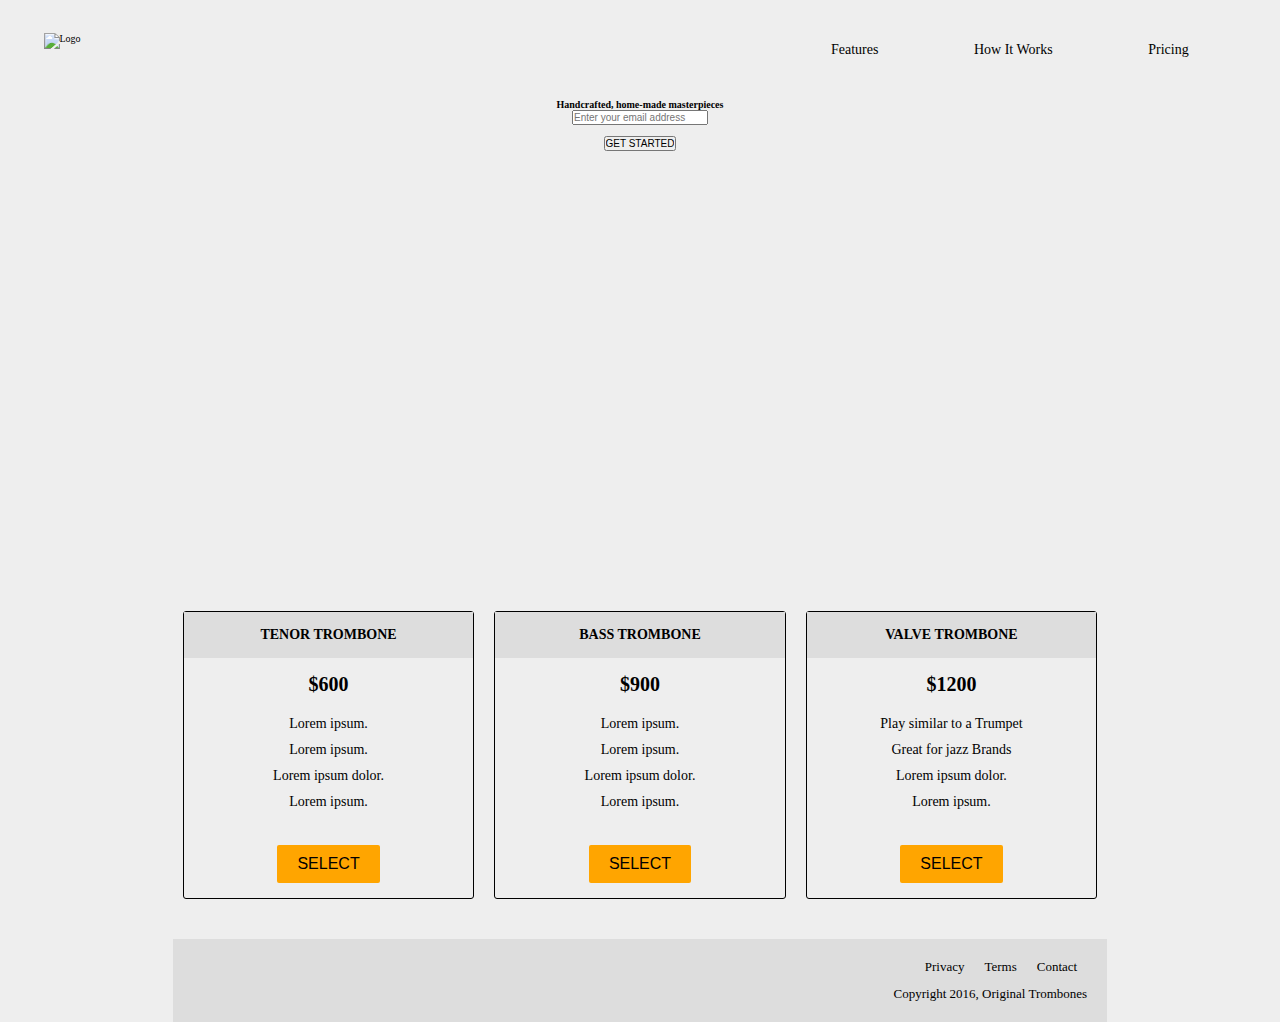
==== productLandingfPage/index.html @ 08aeadba "first commit" ====
<!DOCTYPE html>
<html lang="en">
<head>
    <meta charset="UTF-8">
    <title></title>
    <link rel="stylesheet" href="style.css">
</head>
<body>
   <header id="header">
       <img id="header-img" src="https://cdn.freecodecamp.org/testable-projects-fcc/images/product-landing-page-logo.png" alt="Logo">
	<nav id="nav-bar">
	    <ul>
	        <li><a class="nav-link" href="features">Features</a></li>
	        <li><a class="nav-link" href="how-it-works">How It Works</a></li>
	        <li><a class="nav-link" href="pricing">Pricing</a></li>
	    </ul>
	</nav>
   </header>
   <main>
       <form id="form" action="http://www.freecodecamp.com/email-submit">
	   <h1>Handcrafted, home-made masterpieces</h1>
	    <input id="email" type="email" placeholder="Enter your email address"><br><br>
	    <input id="submit" type="submit" value="GET STARTED">
       </form>

	<section id="features">

	</section>

	<section id="how-it-works">

	    <iframe id="video" height="300" src="https://www.youtube-nocookie.com/embed/y8Yv4pnO7qc?rel=0&controls=0&showinfo=0" frameborder="0"></iframe>

	</section>

	<section id="pricing">

	    <div class="products">
	        <h2>TENOR TROMBONE</h2>
		<strong> <p>$600</p> </strong> 
	        <ul>
	            <li>Lorem ipsum.</li>
	            <li>Lorem ipsum.</li>
	            <li>Lorem ipsum dolor.</li>
	            <li>Lorem ipsum.</li>
	        </ul>
	        <button class="btn">select</button>
	    </div>
	    <div class="products">
	        <h2>BASS TROMBONE</h2>
		<strong> <p>$900</p> </strong> 
	        <ul>
	            <li>Lorem ipsum.</li>
	            <li>Lorem ipsum.</li>
	            <li>Lorem ipsum dolor.</li>
	            <li>Lorem ipsum.</li>
	        </ul>
	        <button class="btn">select</button>
	    </div>
	    <div class="products">
	        <h2>VALVE TROMBONE</h2>
		<strong> <p>$1200</p> </strong> 
	        <ul>
	            <li>Play similar to a Trumpet</li>
	            <li>Great for jazz Brands</li>
	            <li>Lorem ipsum dolor.</li>
	            <li>Lorem ipsum.</li>
	        </ul>
	        <button class="btn">select</button>
	    </div>

	</section>

	<footer>
	    <ul>
	        <li>Privacy</li>
	        <li>Terms</li>
	        <li>Contact</li>
	    </ul>
	   <br>
	    <span>Copyright 2016, Original Trombones</span>
	</footer>

   </main>

</body>
</html> 

 


<!--

https://cdn.freecodecamp.org/testable-projects-fcc/images/product-landing-page-logo.png



-->
---- productLandingfPage/style.css ----
*{
    font-size: 10px;
    margin: 0;
    padding: 0;
    box-sizing: border-box;
}

body{
    background: #eee;
}

#header{
    display: flex;
    height: 11vh;
    align-items: center;
    justify-content: space-between;
    padding-left: 3.4vw;
    padding-right:3.4vw;

}

#header #header-img{
    height: 3.3rem;
}

#header #nav-bar{
    width: 38%;
}

#nav-bar ul{
    display:flex;
    align-items: center;
    justify-content: space-around;
}

li{
    list-style: none;
}

#nav-bar a{
    color:black;
    font-size: 1.4rem;
    text-decoration: none;
}

main{
    width: 73%;
    margin:auto;
}

#form {
    text-align: center;
    width:fit-content;
    margin:auto;

}

section{
    padding: 3rem 0;
}

#how-it-works{
    display: flex;
    justify-content: center;
}

#video{
    width:570px;
}

#pricing{
    display:flex;
}

.products{
    text-align: center;
    flex:1;
    border: 1px solid;
    border-radius: 3px;
    margin: 1rem;
    padding-bottom: 1.5rem;
}

.products h2{
    padding: 1.5rem 0;
    background: #ddd;
    font-size: 1.4rem;
}

.products li{
    font-size:1.4rem;
    padding: 0.5rem;
}



.products p{
    font-size: 2rem;
    padding: 1.5rem;
}


.products .btn{
    margin-top: 3rem;
    background: orange;
    border:0;
    border-radius: 2px;
    text-transform: uppercase;
    padding: 1rem 2rem;
    font-size:1.6rem;
}
		


footer{
    padding: 2rem;
    background: #ddd;
}

footer ul, span{
    display:flex;
    justify-content: flex-end;
    font-size:1.3rem;
}

footer li{
    font-size:1.3rem;
    margin:0 1rem;
}
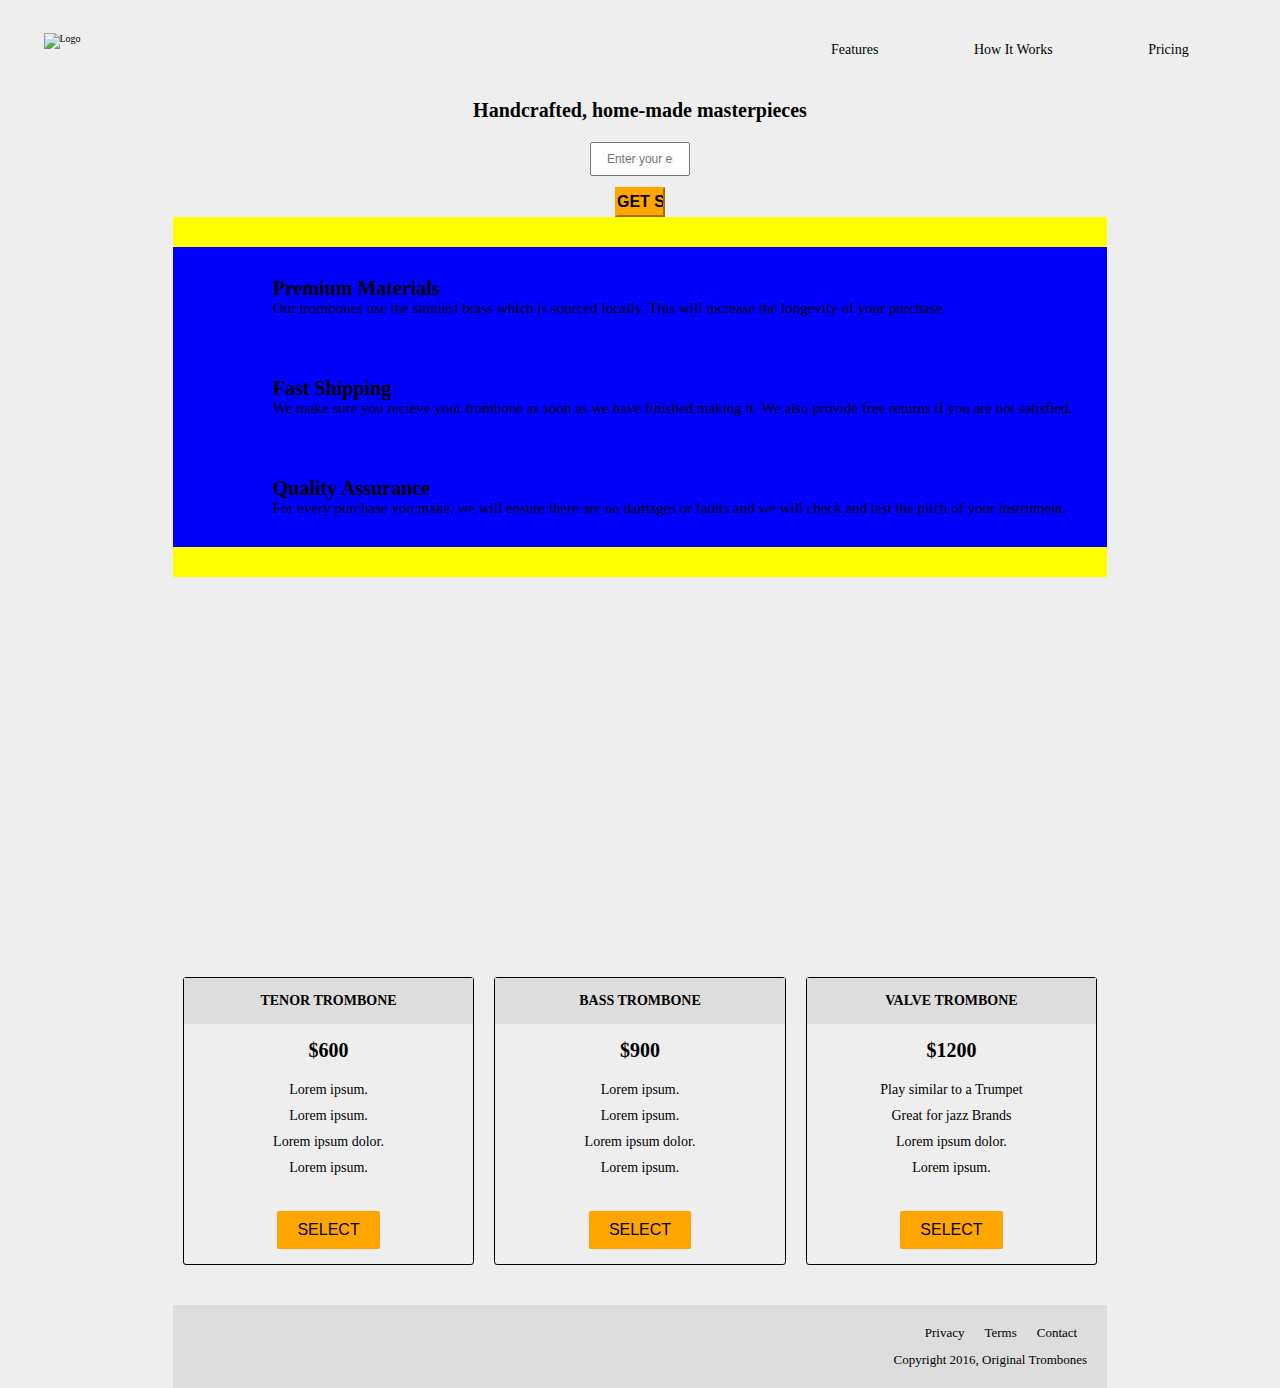
==== commit 9a67c7ed: "diseño del FORM y del la seccion feautres... casi listo :)" ====
--- a/productLandingfPage/index.html
+++ b/productLandingfPage/index.html
@@ -4,6 +4,7 @@
     <meta charset="UTF-8">
     <title></title>
     <link rel="stylesheet" href="style.css">
+		<link rel="stylesheet" href="https://use.fontawesome.com/releases/v5.8.1/css/all.css" integrity="sha384-50oBUHEmvpQ+1lW4y57PTFmhCaXp0ML5d60M1M7uH2+nqUivzIebhndOJK28anvf" crossorigin="anonymous">
 </head>
 <body>
    <header id="header">
@@ -24,6 +25,32 @@
        </form>
 
 	<section id="features">
+
+		<div class="groupfeatures">					
+				<i class="fa fa-5x fa-truck"></i>
+				<div class="features-content">
+						<h1>Premium Materials</h1>
+						<p>Our trombones use the shiniest brass which is sourced locally. This will increase the longevity of your purchase. </p>
+				</div>
+		</div>
+
+
+		<div class="groupfeatures">
+				<i class="fa fa-5x fa-truck"></i>
+				<div class="features-content">
+						<h1>Fast Shipping</h1>
+						<p>We make sure you recieve your trombone as soon as we have finished making it. We also provide free returns if you are not satisfied. </p>
+				</div>
+		</div>
+
+
+		<div class="groupfeatures">
+				<i class="fa-solid fa-fire-flame-curved"></i>
+				<div class="features-content">
+						<h1>Quality Assurance</h1>
+						<p>For every purchase you make, we will ensure there are no damages or faults and we will check and test the pitch of your instrument. </p>
+				</div>
+		</div>
 
 	</section>
 
--- a/productLandingfPage/style.css
+++ b/productLandingfPage/style.css
@@ -55,8 +55,57 @@
 
 }
 
+
+#form h1{
+    font-size:2rem;
+    margin-bottom:2rem;
+}
+
+#form #email {
+    width: 30%;
+    height:3rem;
+    padding: 1.5rem;
+    font-size: 1.2rem;
+
+}
+
+#form #submit{
+    width: 15%;
+    height: 3rem;
+    background: orange;
+    border-color: orange;
+    font-weight: 700;
+    font-size: 1.6rem;
+}
+
 section{
     padding: 3rem 0;
+}
+
+#features{
+    background: yellow;
+}
+
+#features .groupfeatures{
+    background: blue;
+    display: flex;
+    align-items: center;
+}
+
+.groupfeatures i{
+    margin: 3rem;
+    padding: 2rem;
+    color: orange;
+}
+
+
+#features .features-content h1{
+    font-size: 2rem;
+
+}
+
+#features .features-content p{
+    font-size: 1.5rem;
 }
 
 #how-it-works{
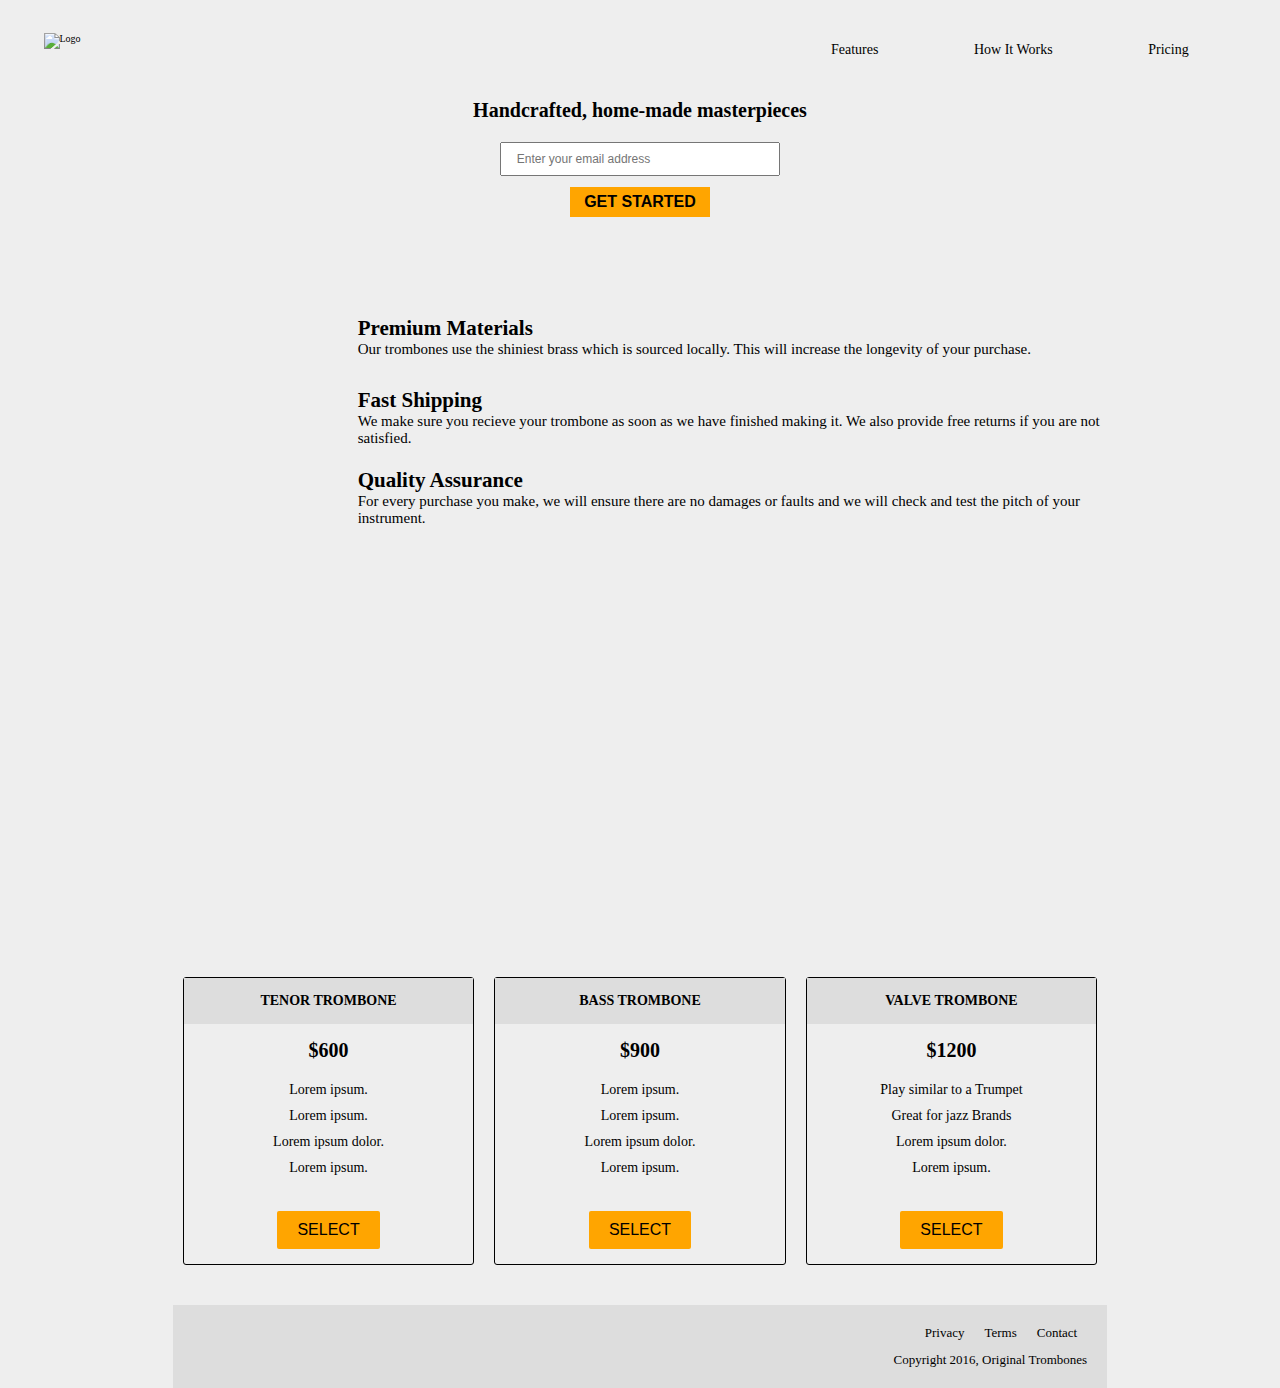
==== commit 56c0f425: "terminado... casi :) solo falta el responsive design." ====
--- a/productLandingfPage/index.html
+++ b/productLandingfPage/index.html
@@ -27,7 +27,7 @@
 	<section id="features">
 
 		<div class="groupfeatures">					
-				<i class="fa fa-5x fa-truck"></i>
+				<i class="fa fa-5x fa-fire"></i>
 				<div class="features-content">
 						<h1>Premium Materials</h1>
 						<p>Our trombones use the shiniest brass which is sourced locally. This will increase the longevity of your purchase. </p>
@@ -45,7 +45,7 @@
 
 
 		<div class="groupfeatures">
-				<i class="fa-solid fa-fire-flame-curved"></i>
+				<i class="fa fa-5x fa-battery-full"></i>
 				<div class="features-content">
 						<h1>Quality Assurance</h1>
 						<p>For every purchase you make, we will ensure there are no damages or faults and we will check and test the pitch of your instrument. </p>
--- a/productLandingfPage/style.css
+++ b/productLandingfPage/style.css
@@ -5,7 +5,7 @@
     box-sizing: border-box;
 }
 
-body{
+body, #header{
     background: #eee;
 }
 
@@ -16,6 +16,10 @@
     justify-content: space-between;
     padding-left: 3.4vw;
     padding-right:3.4vw;
+    position: fixed;
+    width: 100%;
+    top: 0;
+    left: 0;
 
 }
 
@@ -46,19 +50,20 @@
 main{
     width: 73%;
     margin:auto;
+    margin-top: 11vh;
 }
 
 #form {
     text-align: center;
-    width:fit-content;
-    margin:auto;
+    margin-bottom: 4rem;
+    margin-top: 1.5rem;
 
 }
 
 
 #form h1{
     font-size:2rem;
-    margin-bottom:2rem;
+    margin-bottom: 2rem;
 }
 
 #form #email {
@@ -73,34 +78,37 @@
     width: 15%;
     height: 3rem;
     background: orange;
-    border-color: orange;
     font-weight: 700;
     font-size: 1.6rem;
+    border: none;
 }
 
 section{
     padding: 3rem 0;
 }
 
-#features{
-    background: yellow;
-}
 
 #features .groupfeatures{
-    background: blue;
     display: flex;
     align-items: center;
+    margin: 2rem auto;
 }
 
 .groupfeatures i{
-    margin: 3rem;
-    padding: 2rem;
+   padding: 3rem;
     color: orange;
+    flex:1;
+    display:flex;
+    justify-content: center;
+}
+
+.features-content{
+   flex:6;
 }
 
 
 #features .features-content h1{
-    font-size: 2rem;
+    font-size: 2.1rem;
 
 }
 
